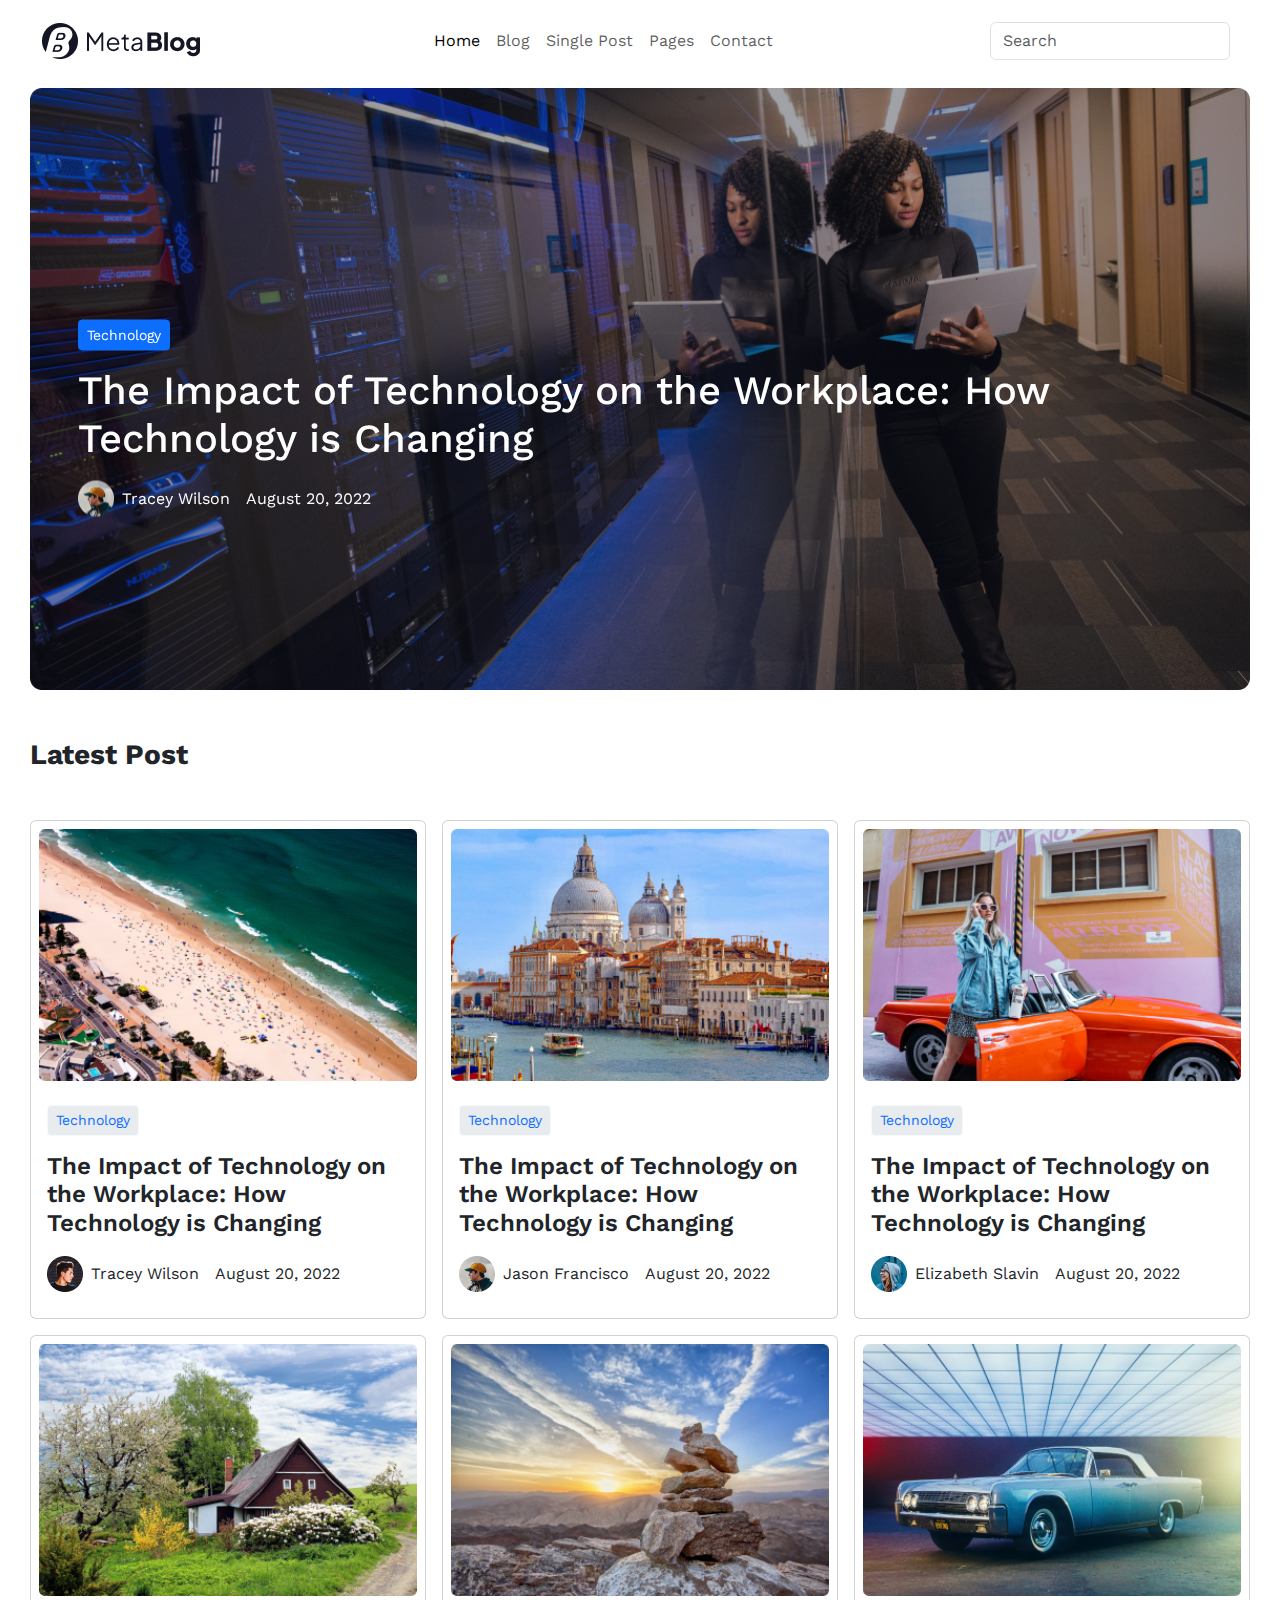
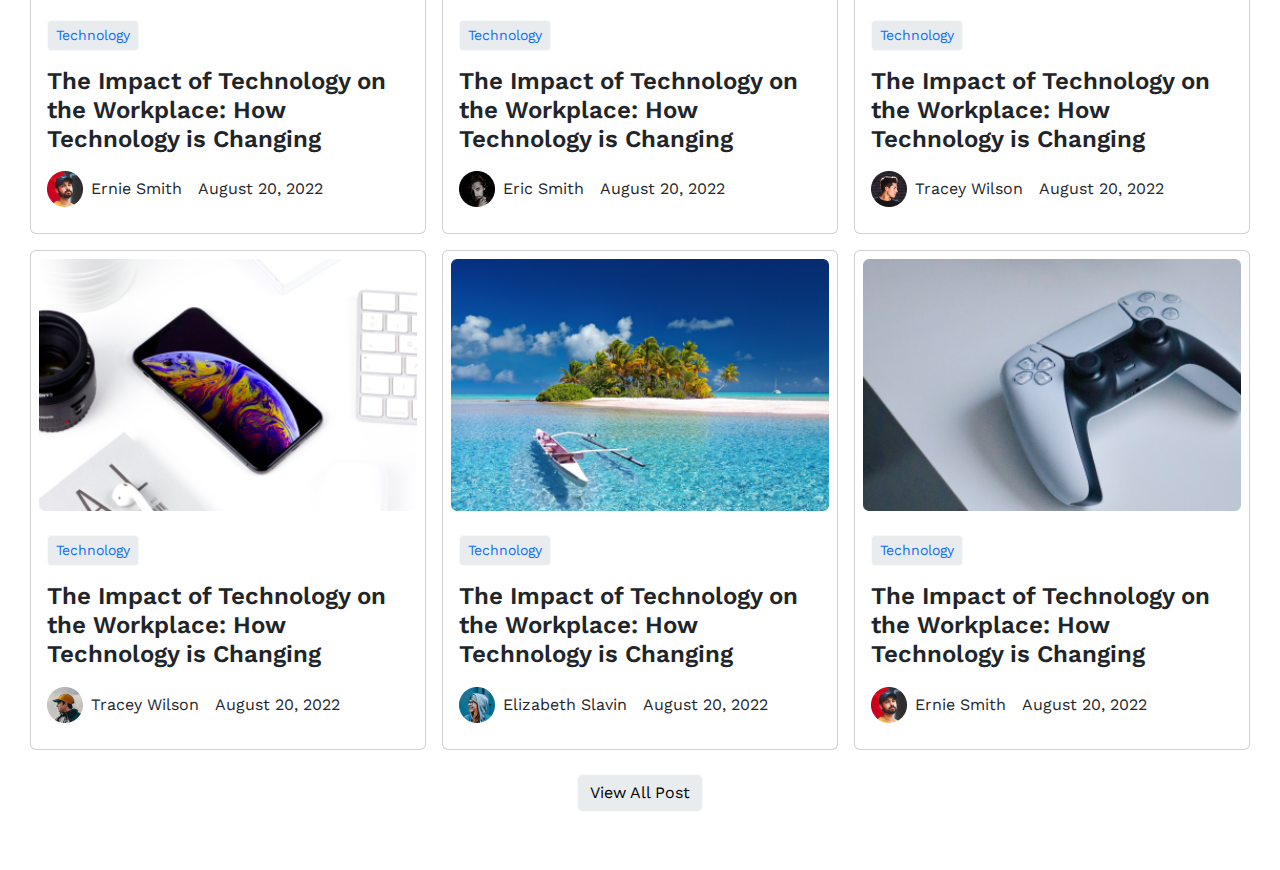
==== index.html @ 6560d811 "card section complete" ====
<!doctype html>
<html lang="en">

<head>
    <meta charset="utf-8">
    <meta name="viewport" content="width=device-width, initial-scale=1">
    <title>Meta Blog</title>
    <link href="https://cdn.jsdelivr.net/npm/bootstrap@5.3.3/dist/css/bootstrap.min.css" rel="stylesheet"
        integrity="sha384-QWTKZyjpPEjISv5WaRU9OFeRpok6YctnYmDr5pNlyT2bRjXh0JMhjY6hW+ALEwIH" crossorigin="anonymous">
    <link rel="preconnect" href="https://fonts.googleapis.com">
    <link rel="preconnect" href="https://fonts.gstatic.com" crossorigin>
    <link href="https://fonts.googleapis.com/css2?family=Work+Sans:ital,wght@0,100..900;1,100..900&display=swap"
        rel="stylesheet">
    <link rel="stylesheet" href="assets/css/style.css">

    <link rel="stylesheet" href="https://cdnjs.cloudflare.com/ajax/libs/font-awesome/6.5.2/css/all.min.css"
        integrity="sha512-SnH5WK+bZxgPHs44uWIX+LLJAJ9/2PkPKZ5QiAj6Ta86w+fsb2TkcmfRyVX3pBnMFcV7oQPJkl9QevSCWr3W6A=="
        crossorigin="anonymous" referrerpolicy="no-referrer" />
</head>

<body>
    <!-- header sectio start -->

    <header>
        <nav class="navbar navbar-expand-lg">
            <div class="container-fluid">
                <a class="navbar-brand" href="#"><img src="assets/images/Logo.png" alt=""></a>
                <button class="navbar-toggler" type="button" data-bs-toggle="collapse"
                    data-bs-target="#navbarSupportedContent" aria-controls="navbarSupportedContent"
                    aria-expanded="false" aria-label="Toggle navigation">
                    <span class="navbar-toggler-icon"></span>
                </button>
                <div class="collapse navbar-collapse" id="navbarSupportedContent">
                    <ul class="navbar-nav ms-auto me-auto mb-2 mb-lg-0">
                        <li class="nav-item">
                            <a class="nav-link active" aria-current="page" href="#">Home</a>
                        </li>
                        <li class="nav-item">
                            <a class="nav-link" href="#">Blog</a>
                        </li>
                        <li class="nav-item">
                            <a class="nav-link" href="#">Single Post</a>
                        </li>
                        <li class="nav-item">
                            <a class="nav-link" href="#">Pages</a>
                        </li>
                        <li class="nav-item">
                            <a class="nav-link" href="#">Contact</a>
                        </li>
                    </ul>
                    <form class="d-flex position-relative" role="search">
                        <input class="form-control me-2" type="search" placeholder="Search" aria-label="Search">
                        <div class="position-absolute top-50 end-0 translate-middle pe-2"><i
                                class="fa-solid fa-magnifying-glass"></i></div>
                    </form>
                </div>
            </div>
        </nav>
    </header>
    <!-- header sectio end -->

    <main>
        <!-- hero section start -->
        <section class="mt-3 mb-5">
            <div>
                <div class="carousel-inner">
                    <div class="carousel-item active">
                        <img src="assets/images/hero-img.png" class="d-block w-100" alt="...">
                        <div
                            class="carousel-caption text-start top-70 start-0 ps-5 translate-middle-y d-none d-md-block">
                            <button class="btn btn-primary btn-sm mb-3">Technology</button>
                            <h1>The Impact of Technology on the Workplace: How Technology is Changing</h1>
                            <div class="d-flex align-items-center gap-2">
                                <img class="hero-icon" src="assets/images/hero-content-img.png" alt="">
                                <div class="d-flex gap-3 pt-3">
                                    <p>Tracey Wilson</p>
                                    <p>August 20, 2022</p>
                                </div>
                            </div>
                        </div>
                    </div>
                </div>
            </div>
        </section>
        <!-- hero section end -->

        <!-- post section start -->
        <section class="mt-5">
            <h3 class="fw-bold mb-5">Latest Post</h3>
            <div class="row row-cols-1 row-cols-md-3 g-3">
                <!-- card-1 -->
                <div class="col">
                    <div class="card h-100">
                        <img src="assets/images/post-1.png" class="card-img-top p-2" alt="...">
                        <div class="card-body">
                            <button class="btn btn-light bg-body-secondary btn-sm mb-3 text-primary">Technology</button>
                            <h4 class="card-title fw-semibold">The Impact of Technology on the Workplace: How Technology
                                is Changing
                            </h4>
                            <div class="d-flex align-items-center gap-2">
                                <img class="hero-icon" src="/assets/images/wilson.png" alt="">
                                <div class="d-flex gap-3 pt-3">
                                    <p>Tracey Wilson</p>
                                    <p>August 20, 2022</p>
                                </div>
                            </div>
                        </div>
                    </div>
                </div>
                <!-- card-2 -->
                <div class="col">
                    <div class="card h-100">
                        <img src="assets/images/post-2.png" class="card-img-top p-2" alt="...">
                        <div class="card-body">
                            <button class="btn btn-light bg-body-secondary btn-sm mb-3 text-primary">Technology</button>
                            <h4 class="card-title fw-semibold">The Impact of Technology on the Workplace: How Technology
                                is Changing
                            </h4>
                            <div class="d-flex align-items-center gap-2">
                                <img class="hero-icon" src="assets/images/hero-content-img.png" alt="">
                                <div class="d-flex gap-3 pt-3">
                                    <p>Jason Francisco</p>
                                    <p>August 20, 2022</p>
                                </div>
                            </div>
                        </div>
                    </div>
                </div>
                <!-- card-3 -->
                <div class="col">
                    <div class="card h-100">
                        <img src="assets/images/post-3.png" class="card-img-top p-2" alt="...">
                        <div class="card-body">
                            <button class="btn btn-light bg-body-secondary btn-sm mb-3 text-primary">Technology</button>
                            <h4 class="card-title fw-semibold">The Impact of Technology on the Workplace: How Technology
                                is Changing
                            </h4>
                            <div class="d-flex align-items-center gap-2">
                                <img class="hero-icon" src="assets/images/stavin.png" alt="">
                                <div class="d-flex gap-3 pt-3">
                                    <p>Elizabeth Slavin</p>
                                    <p>August 20, 2022</p>
                                </div>
                            </div>
                        </div>
                    </div>
                </div>
                <!-- card-4 -->
                <div class="col">
                    <div class="card h-100">
                        <img src="assets/images/post-4.png" class="card-img-top p-2" alt="...">
                        <div class="card-body">
                            <button class="btn btn-light bg-body-secondary btn-sm mb-3 text-primary">Technology</button>
                            <h4 class="card-title fw-semibold">The Impact of Technology on the Workplace: How Technology
                                is Changing
                            </h4>
                            <div class="d-flex align-items-center gap-2">
                                <img class="hero-icon" src="assets/images/enric.png" alt="">
                                <div class="d-flex gap-3 pt-3">
                                    <p>Ernie Smith</p>
                                    <p>August 20, 2022</p>
                                </div>
                            </div>
                        </div>
                    </div>
                </div>
                <!-- card-5 -->
                <div class="col">
                    <div class="card h-100">
                        <img src="assets/images/post-5.png" class="card-img-top p-2" alt="...">
                        <div class="card-body">
                            <button class="btn btn-light bg-body-secondary btn-sm mb-3 text-primary">Technology</button>
                            <h4 class="card-title fw-semibold">The Impact of Technology on the Workplace: How Technology
                                is Changing
                            </h4>
                            <div class="d-flex align-items-center gap-2">
                                <img class="hero-icon" src="assets/images/eric-smith.png" alt="">
                                <div class="d-flex gap-3 pt-3">
                                    <p>Eric Smith</p>
                                    <p>August 20, 2022</p>
                                </div>
                            </div>
                        </div>
                    </div>
                </div>
                <!-- card-6 -->
                <div class="col">
                    <div class="card h-100">
                        <img src="assets/images/post-6.png" class="card-img-top p-2" alt="...">
                        <div class="card-body">
                            <button class="btn btn-light bg-body-secondary btn-sm mb-3 text-primary">Technology</button>
                            <h4 class="card-title fw-semibold">The Impact of Technology on the Workplace: How Technology
                                is Changing
                            </h4>
                            <div class="d-flex align-items-center gap-2">
                                <img class="hero-icon" src="assets/images/wilson.png" alt="">
                                <div class="d-flex gap-3 pt-3">
                                    <p>Tracey Wilson</p>
                                    <p>August 20, 2022</p>
                                </div>
                            </div>
                        </div>
                    </div>
                </div>
                <!-- card-7 -->
                <div class="col">
                    <div class="card h-100">
                        <img src="assets/images/post-7.png" class="card-img-top p-2" alt="...">
                        <div class="card-body">
                            <button class="btn btn-light bg-body-secondary btn-sm mb-3 text-primary">Technology</button>
                            <h4 class="card-title fw-semibold">The Impact of Technology on the Workplace: How Technology
                                is Changing
                            </h4>
                            <div class="d-flex align-items-center gap-2">
                                <img class="hero-icon" src="assets/images/hero-content-img.png" alt="">
                                <div class="d-flex gap-3 pt-3">
                                    <p>Tracey Wilson</p>
                                    <p>August 20, 2022</p>
                                </div>
                            </div>
                        </div>
                    </div>
                </div>
                <!-- card-8 -->
                <div class="col">
                    <div class="card h-100">
                        <img src="assets/images/post-8.png" class="card-img-top p-2" alt="...">
                        <div class="card-body">
                            <button class="btn btn-light bg-body-secondary btn-sm mb-3 text-primary">Technology</button>
                            <h4 class="card-title fw-semibold">The Impact of Technology on the Workplace: How Technology
                                is Changing
                            </h4>
                            <div class="d-flex align-items-center gap-2">
                                <img class="hero-icon" src="assets/images/stavin.png" alt="">
                                <div class="d-flex gap-3 pt-3">
                                    <p>Elizabeth Slavin</p>
                                    <p>August 20, 2022</p>
                                </div>
                            </div>
                        </div>
                    </div>
                </div>
                <!-- card-9 -->
                <div class="col">
                    <div class="card h-100">
                        <img src="assets/images/post-9.png" class="card-img-top p-2" alt="...">
                        <div class="card-body">
                            <button class="btn btn-light bg-body-secondary btn-sm mb-3 text-primary">Technology</button>
                            <h4 class="card-title fw-semibold">The Impact of Technology on the Workplace: How Technology
                                is Changing
                            </h4>
                            <div class="d-flex align-items-center gap-2">
                                <img class="hero-icon" src="assets/images/enric.png" alt="">
                                <div class="d-flex gap-3 pt-3">
                                    <p>Ernie Smith</p>
                                    <p>August 20, 2022</p>
                                </div>
                            </div>
                        </div>
                    </div>
                </div>
            </div>
            <div class="d-flex justify-content-center align-items-center mt-4 mb-5">
                <button class="btn btn-light bg-body-secondary">View All Post</button>
            </div>
        </section>
        <!-- post section end -->
    </main>

    <script src="https://cdn.jsdelivr.net/npm/bootstrap@5.3.3/dist/js/bootstrap.bundle.min.js"
        integrity="sha384-YvpcrYf0tY3lHB60NNkmXc5s9fDVZLESaAA55NDzOxhy9GkcIdslK1eN7N6jIeHz"
        crossorigin="anonymous"></script>
</body>

</html>
---- assets/css/style.css ----
body{
    max-width: 1240px;
    padding: 10px;
    margin: 0 auto;
    font-family: "Work Sans", sans-serif;
}

.nav-link{
    font-size: 16px;
}

.nav-link:hover{
    color: orange !important;
    transition: 400ms ease-in-out;
}

.hero-icon{
    width: 36px;
    height: 36px;
}

/* .carousel-caption{
    top: 430px !important;
} */
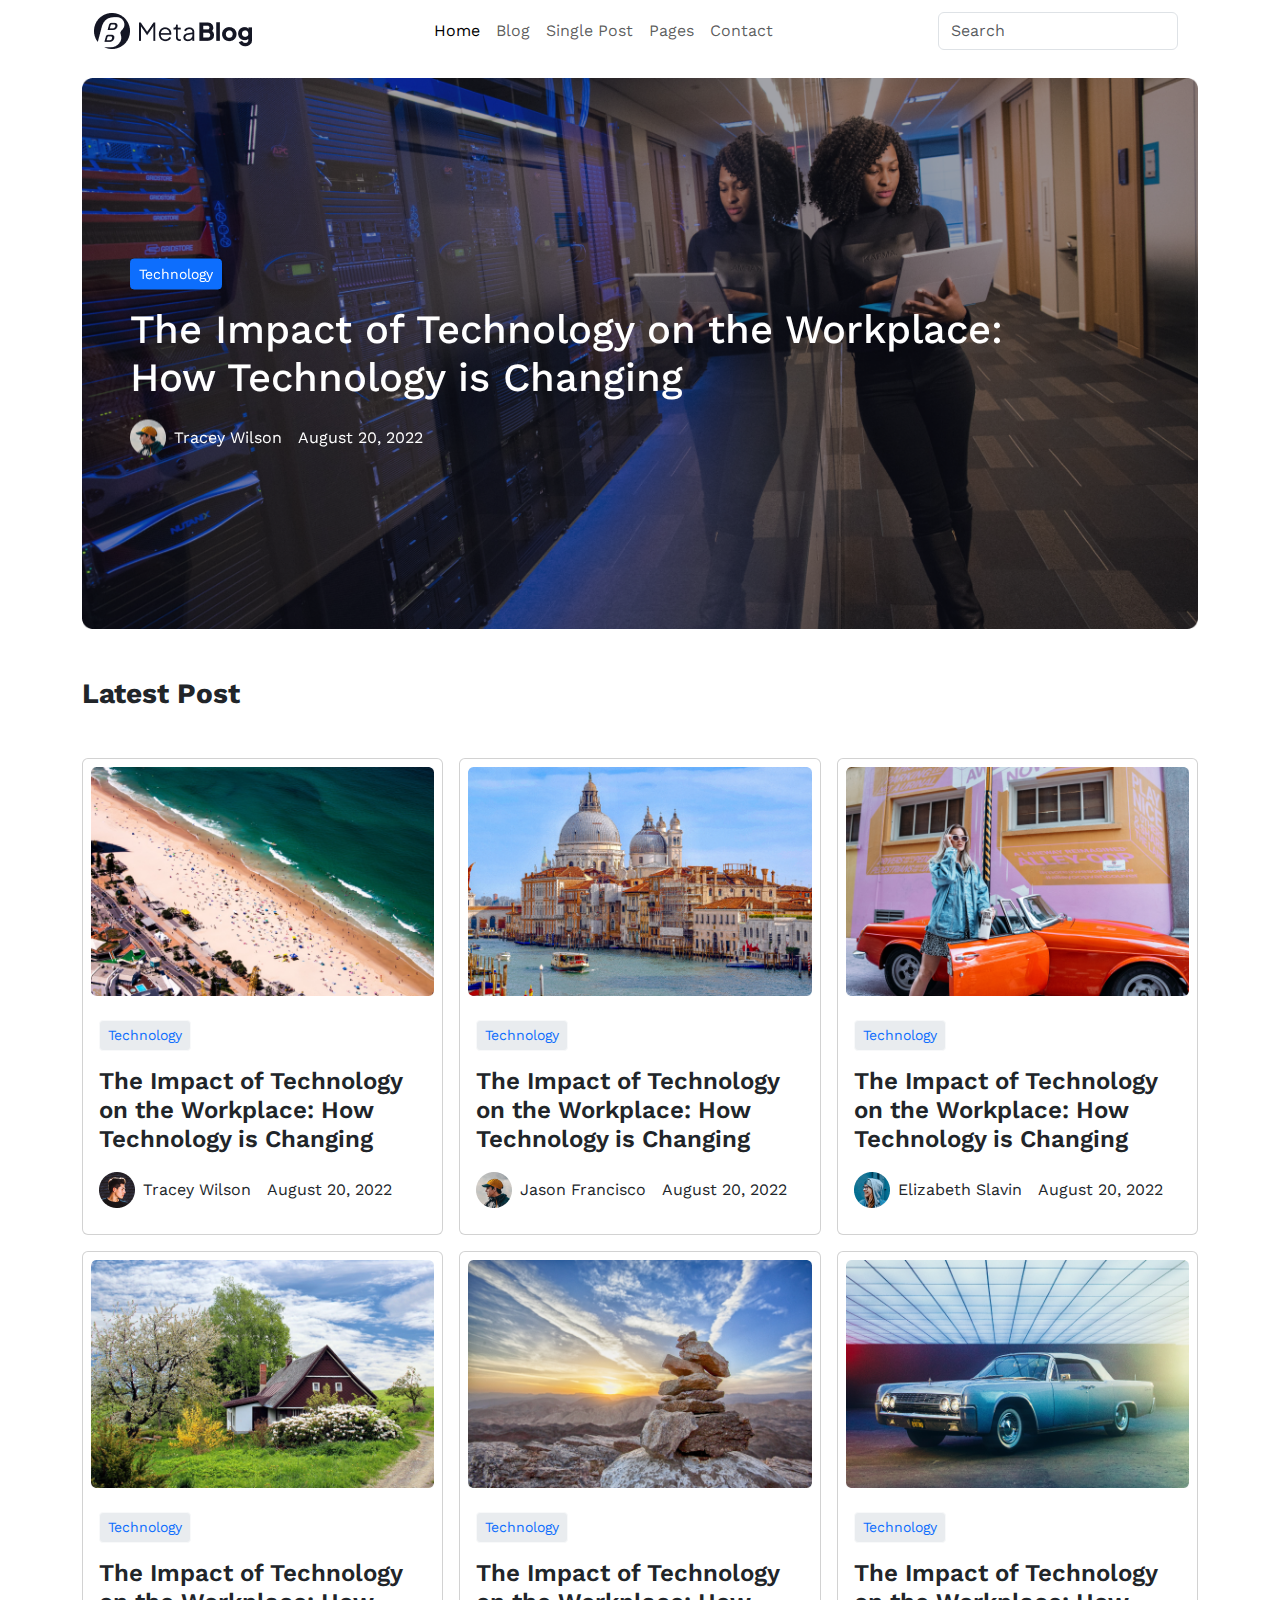
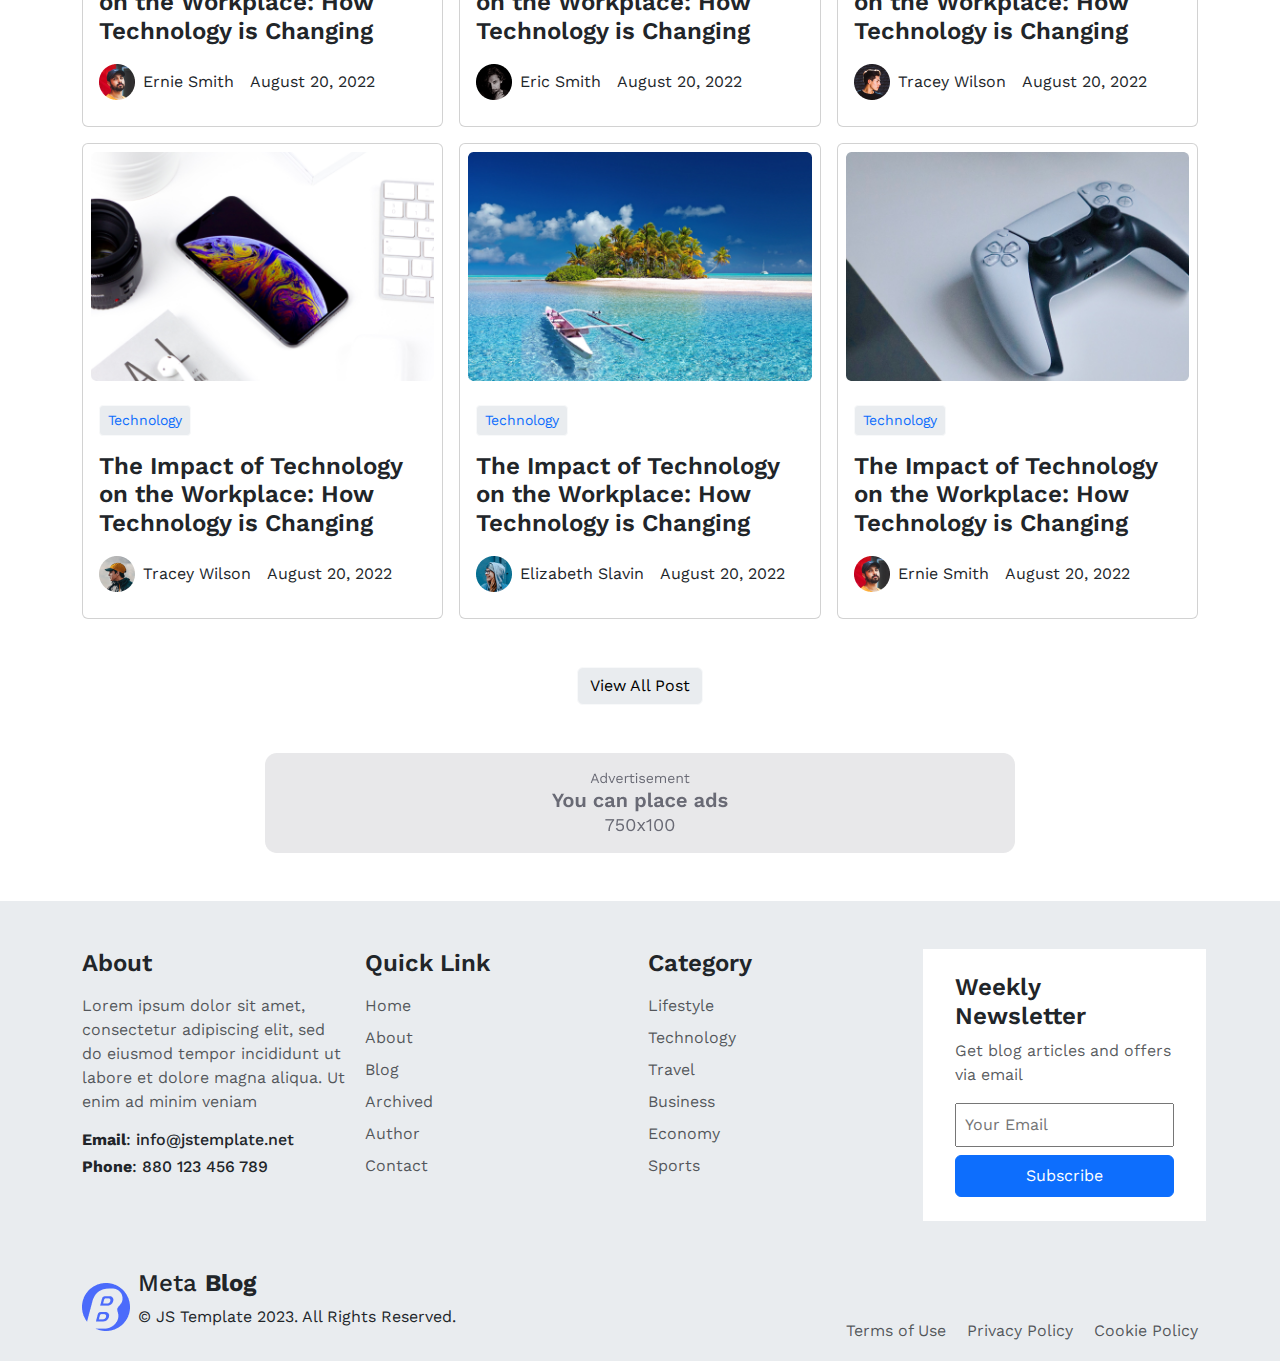
==== commit 1d95919e: "home section complete" ====
--- a/index.html
+++ b/index.html
@@ -21,7 +21,7 @@
 <body>
     <!-- header sectio start -->
 
-    <header>
+    <header class="container">
         <nav class="navbar navbar-expand-lg">
             <div class="container-fluid">
                 <a class="navbar-brand" href="#"><img src="assets/images/Logo.png" alt=""></a>
@@ -59,7 +59,7 @@
     </header>
     <!-- header sectio end -->
 
-    <main>
+    <main class="container">
         <!-- hero section start -->
         <section class="mt-3 mb-5">
             <div>
@@ -87,7 +87,7 @@
         <!-- post section start -->
         <section class="mt-5">
             <h3 class="fw-bold mb-5">Latest Post</h3>
-            <div class="row row-cols-1 row-cols-md-3 g-3">
+            <div class="row row-cols-1 row-cols-md-2 row-cols-lg-3 g-3">
                 <!-- card-1 -->
                 <div class="col">
                     <div class="card h-100">
@@ -260,12 +260,92 @@
                     </div>
                 </div>
             </div>
-            <div class="d-flex justify-content-center align-items-center mt-4 mb-5">
+            <div class="d-flex justify-content-center align-items-center mt-5 mb-5">
                 <button class="btn btn-light bg-body-secondary">View All Post</button>
             </div>
         </section>
         <!-- post section end -->
+
+        <!-- ad section start -->
+        <section class="mt-5 mb-5">
+            <div class="d-flex justify-content-center align-items-center">
+                <img class="img-fluid" src="assets/images/ads-space.png" alt="">
+            </div>
+        </section>
     </main>
+    <!-- main end here -->
+
+    <!-- footer start hare -->
+    <footer class="bg-body-secondary pt-5 pb-3">
+        <div class="container">
+            <div class="row row-cols-1 row-cols-md-2 row-cols-lg-4 g-3 mb-5">
+                <div class="col">
+                    <h4 class="fw-semibold mb-3">About</h4>
+                    <p class="text-body-secondary">Lorem ipsum dolor sit amet, consectetur adipiscing elit, sed do
+                        eiusmod
+                        tempor incididunt ut labore
+                        et
+                        dolore magna aliqua. Ut enim ad minim veniam</p>
+                    <h6><span class="fw-bold">Email</span>: info@jstemplate.net</h6>
+                    <h6><span class="fw-bold">Phone</span>: 880 123 456 789</h6>
+                </div>
+
+                <div class="col">
+                    <h4 class="fw-semibold mb-3">Quick Link</h4>
+                    <div class="d-flex flex-column justify-content-start gap-2">
+                        <a class="text-decoration-none text-body-secondary" href="#">Home</a>
+                        <a class="text-decoration-none text-body-secondary" href="#">About</a>
+                        <a class="text-decoration-none text-body-secondary" href="#">Blog</a>
+                        <a class="text-decoration-none text-body-secondary" href="#">Archived</a>
+                        <a class="text-decoration-none text-body-secondary" href="#">Author</a>
+                        <a class="text-decoration-none text-body-secondary" href="#">Contact</a>
+                    </div>
+                </div>
+
+                <div class="col">
+                    <h4 class="fw-semibold mb-3">Category</h4>
+                    <div class="d-flex flex-column justify-content-start gap-2">
+                        <a class="text-decoration-none text-body-secondary" href="#">Lifestyle</a>
+                        <a class="text-decoration-none text-body-secondary" href="#">Technology</a>
+                        <a class="text-decoration-none text-body-secondary" href="#">Travel</a>
+                        <a class="text-decoration-none text-body-secondary" href="#">Business</a>
+                        <a class="text-decoration-none text-body-secondary" href="#">Economy</a>
+                        <a class="text-decoration-none text-body-secondary" href="#">Sports</a>
+                    </div>
+                </div>
+
+                <div class="col bg-white">
+                    <div class="d-flex flex-column justify-content-center align-items-center p-4">
+                        <h4 class="fw-semibold">Weekly Newsletter</h4>
+                        <p class="text-body-secondary">Get blog articles and offers via email</p>
+                        <div class="position-relative mb-2 w-100">
+                            <input class="w-100 p-2" type="email" name="email" placeholder="Your Email">
+                            <p class="position-absolute top-50 end-0 translate-middle-y pe-2">
+                                <i class="fa-regular fa-envelope"></i>
+                            </p>
+                        </div>
+                        <button class="w-100 btn btn-primary p-2">Subscribe</button>
+                    </div>
+                </div>
+            </div>
+
+            <div class="d-flex justify-content-between align-items-center mt-5">
+                <div class="d-flex justify-content-start align-items-center gap-2">
+                    <img class="footer-logo" src="assets/images/footer-logo.png" alt="">
+                    <div>
+                        <h4 class="meta-title">Meta <span class="fw-bold">Blog</span></h4>
+                        <p>© JS Template 2023. All Rights Reserved.</p>
+                    </div>
+                </div>
+                <div class="mt-5">
+                    <a class="text-decoration-none text-body-secondary me-3" href="#">Terms of Use</a>
+                    <a class="text-decoration-none text-body-secondary me-3" href="#">Privacy Policy</a>
+                    <a class="text-decoration-none text-body-secondary" href="#">Cookie Policy</a>
+                </div>
+            </div>
+        </div>
+    </footer>
+    <!-- footer end hare -->
 
     <script src="https://cdn.jsdelivr.net/npm/bootstrap@5.3.3/dist/js/bootstrap.bundle.min.js"
         integrity="sha384-YvpcrYf0tY3lHB60NNkmXc5s9fDVZLESaAA55NDzOxhy9GkcIdslK1eN7N6jIeHz"
--- a/assets/css/style.css
+++ b/assets/css/style.css
@@ -1,7 +1,4 @@
 body{
-    max-width: 1240px;
-    padding: 10px;
-    margin: 0 auto;
     font-family: "Work Sans", sans-serif;
 }
 
@@ -18,7 +15,3 @@
     width: 36px;
     height: 36px;
 }
-
-/* .carousel-caption{
-    top: 430px !important;
-} */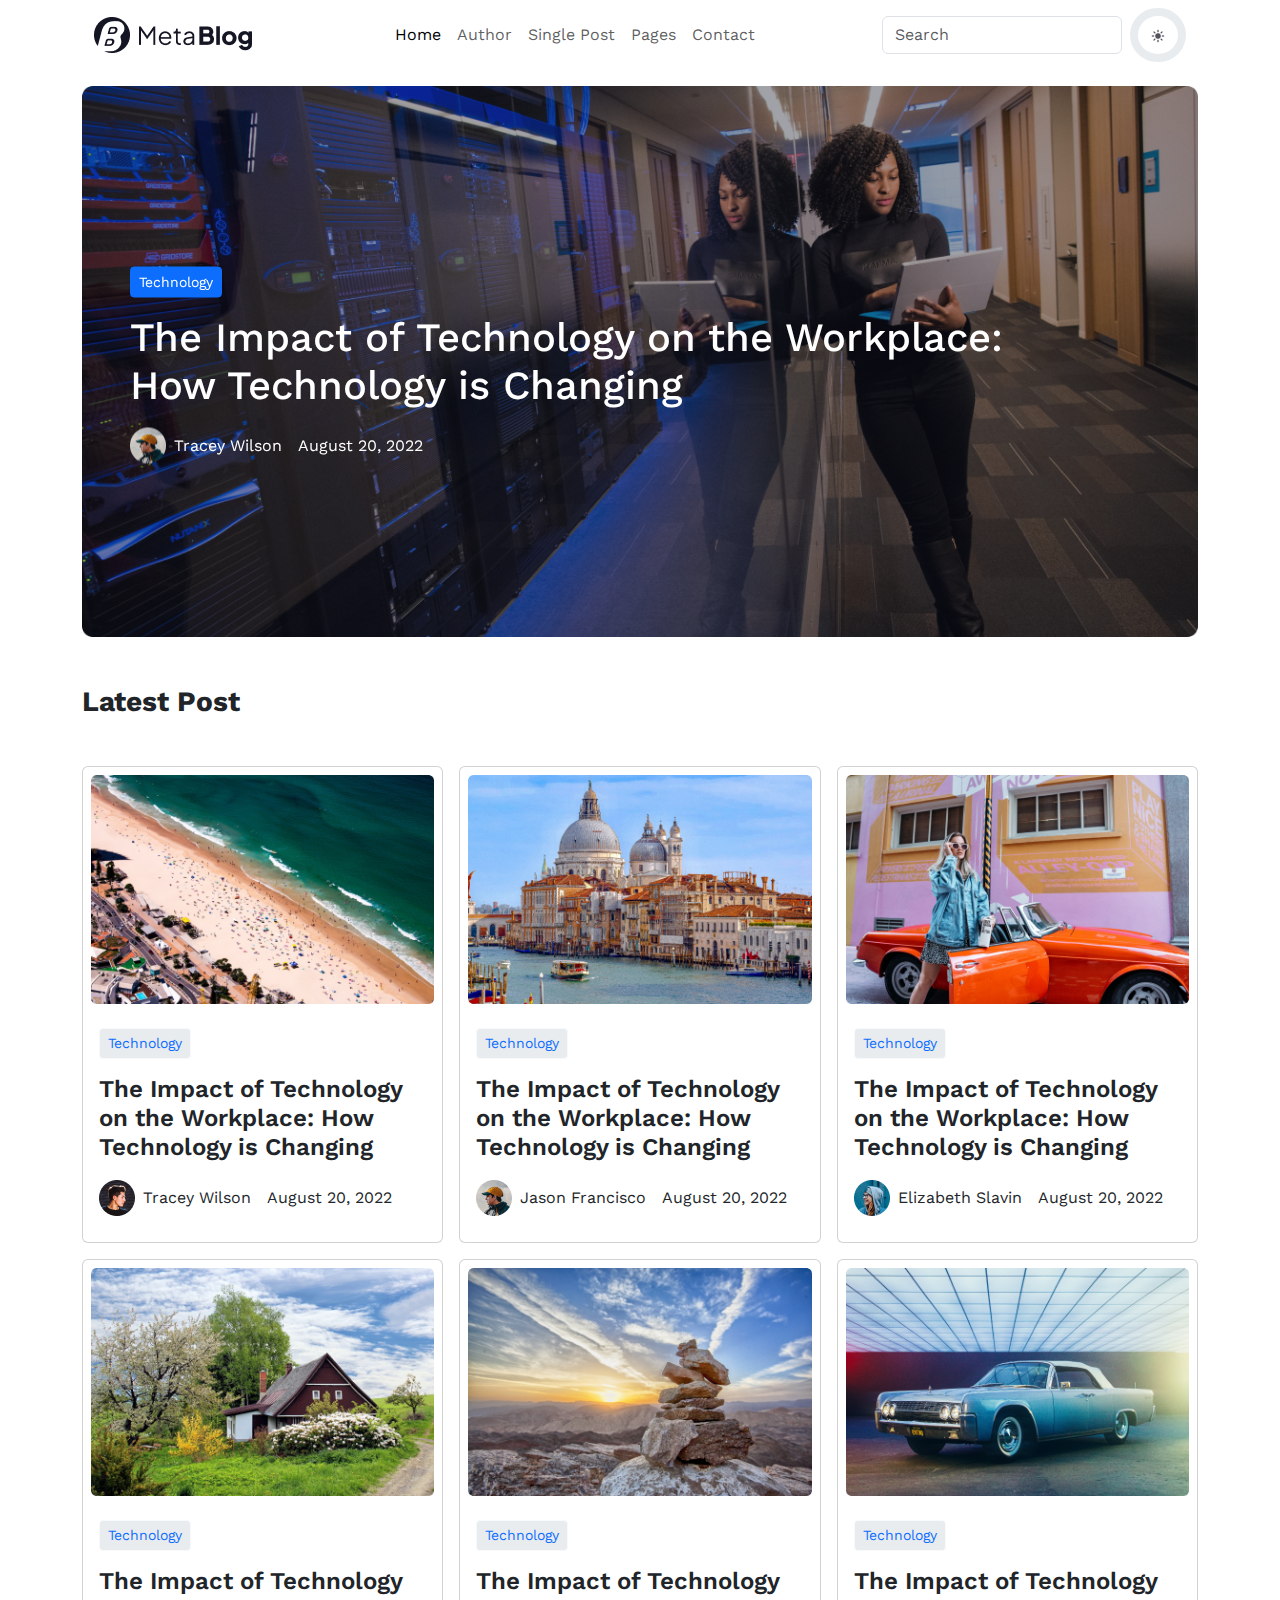
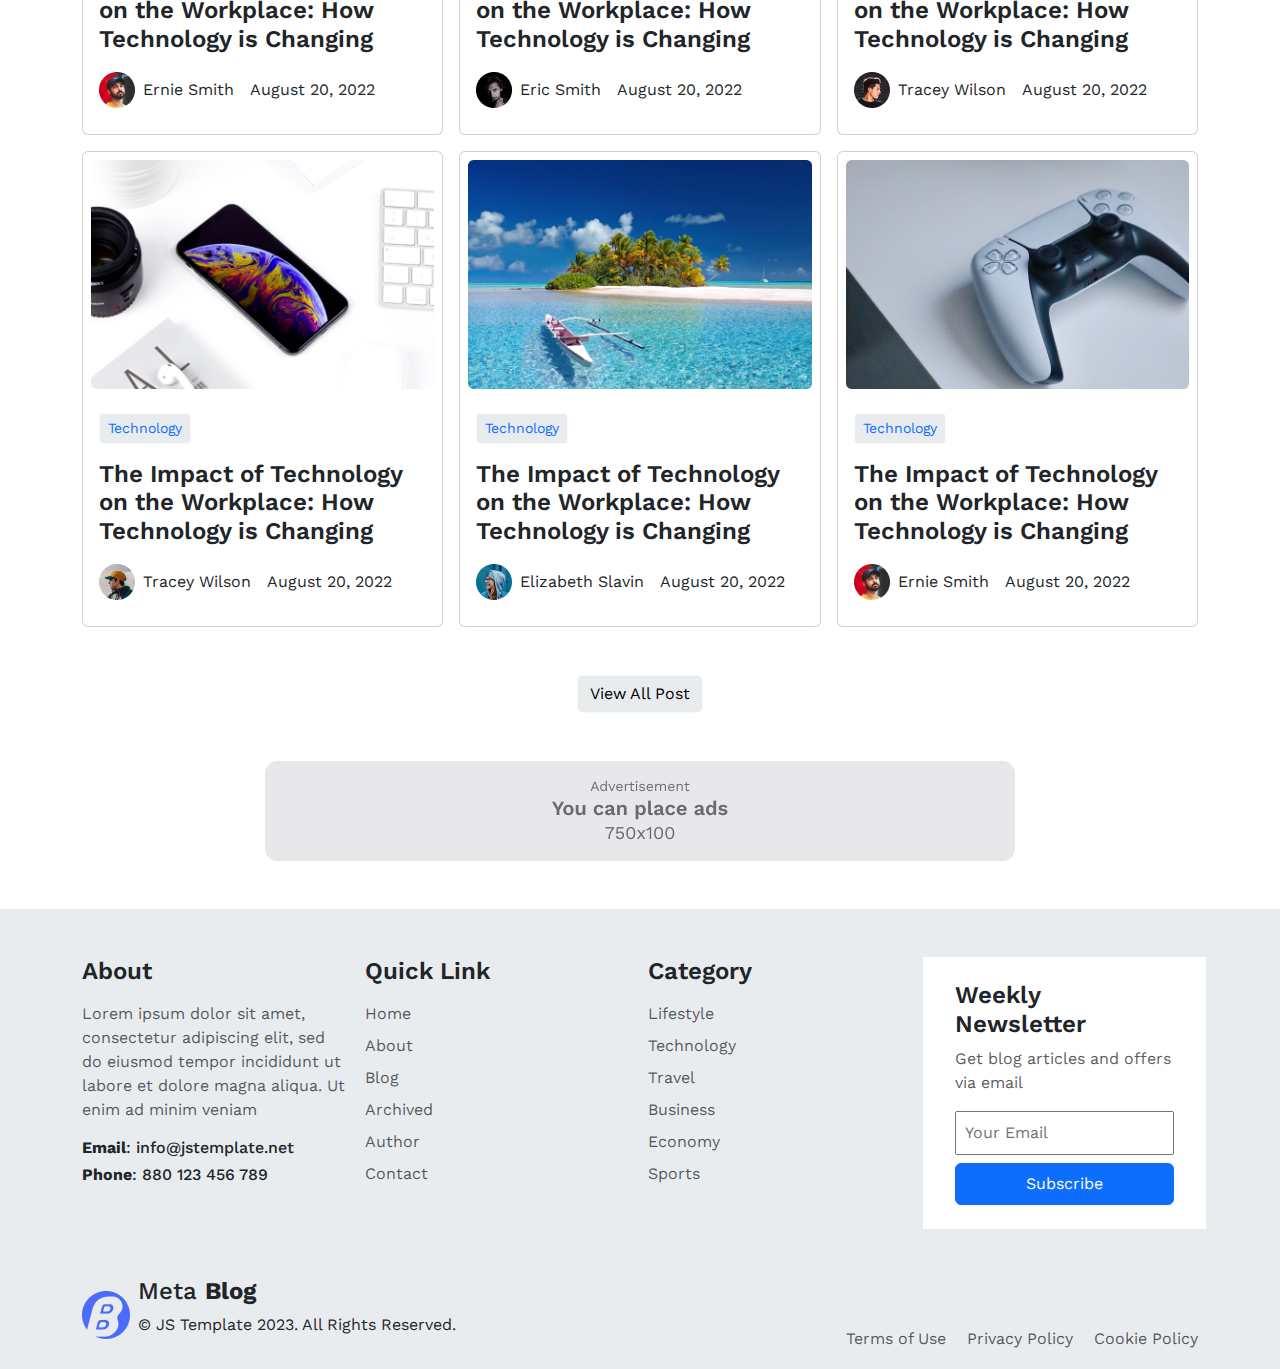
==== commit 1c05d72f: "card-fix" ====
--- a/index.html
+++ b/index.html
@@ -4,7 +4,7 @@
 <head>
     <meta charset="utf-8">
     <meta name="viewport" content="width=device-width, initial-scale=1">
-    <title>Meta Blog</title>
+    <title>Meta Blog || Home</title>
     <link href="https://cdn.jsdelivr.net/npm/bootstrap@5.3.3/dist/css/bootstrap.min.css" rel="stylesheet"
         integrity="sha384-QWTKZyjpPEjISv5WaRU9OFeRpok6YctnYmDr5pNlyT2bRjXh0JMhjY6hW+ALEwIH" crossorigin="anonymous">
     <link rel="preconnect" href="https://fonts.googleapis.com">
@@ -24,7 +24,7 @@
     <header class="container">
         <nav class="navbar navbar-expand-lg">
             <div class="container-fluid">
-                <a class="navbar-brand" href="#"><img src="assets/images/Logo.png" alt=""></a>
+                <a class="navbar-brand" href="index.html"><img src="assets/images/Logo.png" alt=""></a>
                 <button class="navbar-toggler" type="button" data-bs-toggle="collapse"
                     data-bs-target="#navbarSupportedContent" aria-controls="navbarSupportedContent"
                     aria-expanded="false" aria-label="Toggle navigation">
@@ -33,13 +33,13 @@
                 <div class="collapse navbar-collapse" id="navbarSupportedContent">
                     <ul class="navbar-nav ms-auto me-auto mb-2 mb-lg-0">
                         <li class="nav-item">
-                            <a class="nav-link active" aria-current="page" href="#">Home</a>
-                        </li>
-                        <li class="nav-item">
-                            <a class="nav-link" href="#">Blog</a>
-                        </li>
-                        <li class="nav-item">
-                            <a class="nav-link" href="#">Single Post</a>
+                            <a class="nav-link active" aria-current="page" href="index.html">Home</a>
+                        </li>
+                        <li class="nav-item">
+                            <a class="nav-link" href="author.html">Author</a>
+                        </li>
+                        <li class="nav-item">
+                            <a class="nav-link" href="singlePost.html">Single Post</a>
                         </li>
                         <li class="nav-item">
                             <a class="nav-link" href="#">Pages</a>
@@ -53,6 +53,9 @@
                         <div class="position-absolute top-50 end-0 translate-middle pe-2"><i
                                 class="fa-solid fa-magnifying-glass"></i></div>
                     </form>
+                    <div class="bg-body-secondary rounded-pill p-2">
+                        <button class="btn bg-white rounded-circle"><img src="assets/images/sunny.png" alt=""></button>
+                    </div>
                 </div>
             </div>
         </nav>
@@ -329,7 +332,7 @@
                 </div>
             </div>
 
-            <div class="d-flex justify-content-between align-items-center mt-5">
+            <div class="d-flex flex-column flex-md-row justify-content-between align-items-center mt-5">
                 <div class="d-flex justify-content-start align-items-center gap-2">
                     <img class="footer-logo" src="assets/images/footer-logo.png" alt="">
                     <div>
--- a/assets/css/style.css
+++ b/assets/css/style.css
@@ -15,3 +15,20 @@
     width: 36px;
     height: 36px;
 }
+
+.author-img{
+    height: 64px;
+    width: 64px;
+}
+
+.single-container{
+    max-width: 820px;
+    padding: 10px;
+    margin: 0 auto;
+}
+
+@media only screen and (max-width: 920px) {
+    .single-container {
+        width: 100%;
+    }
+}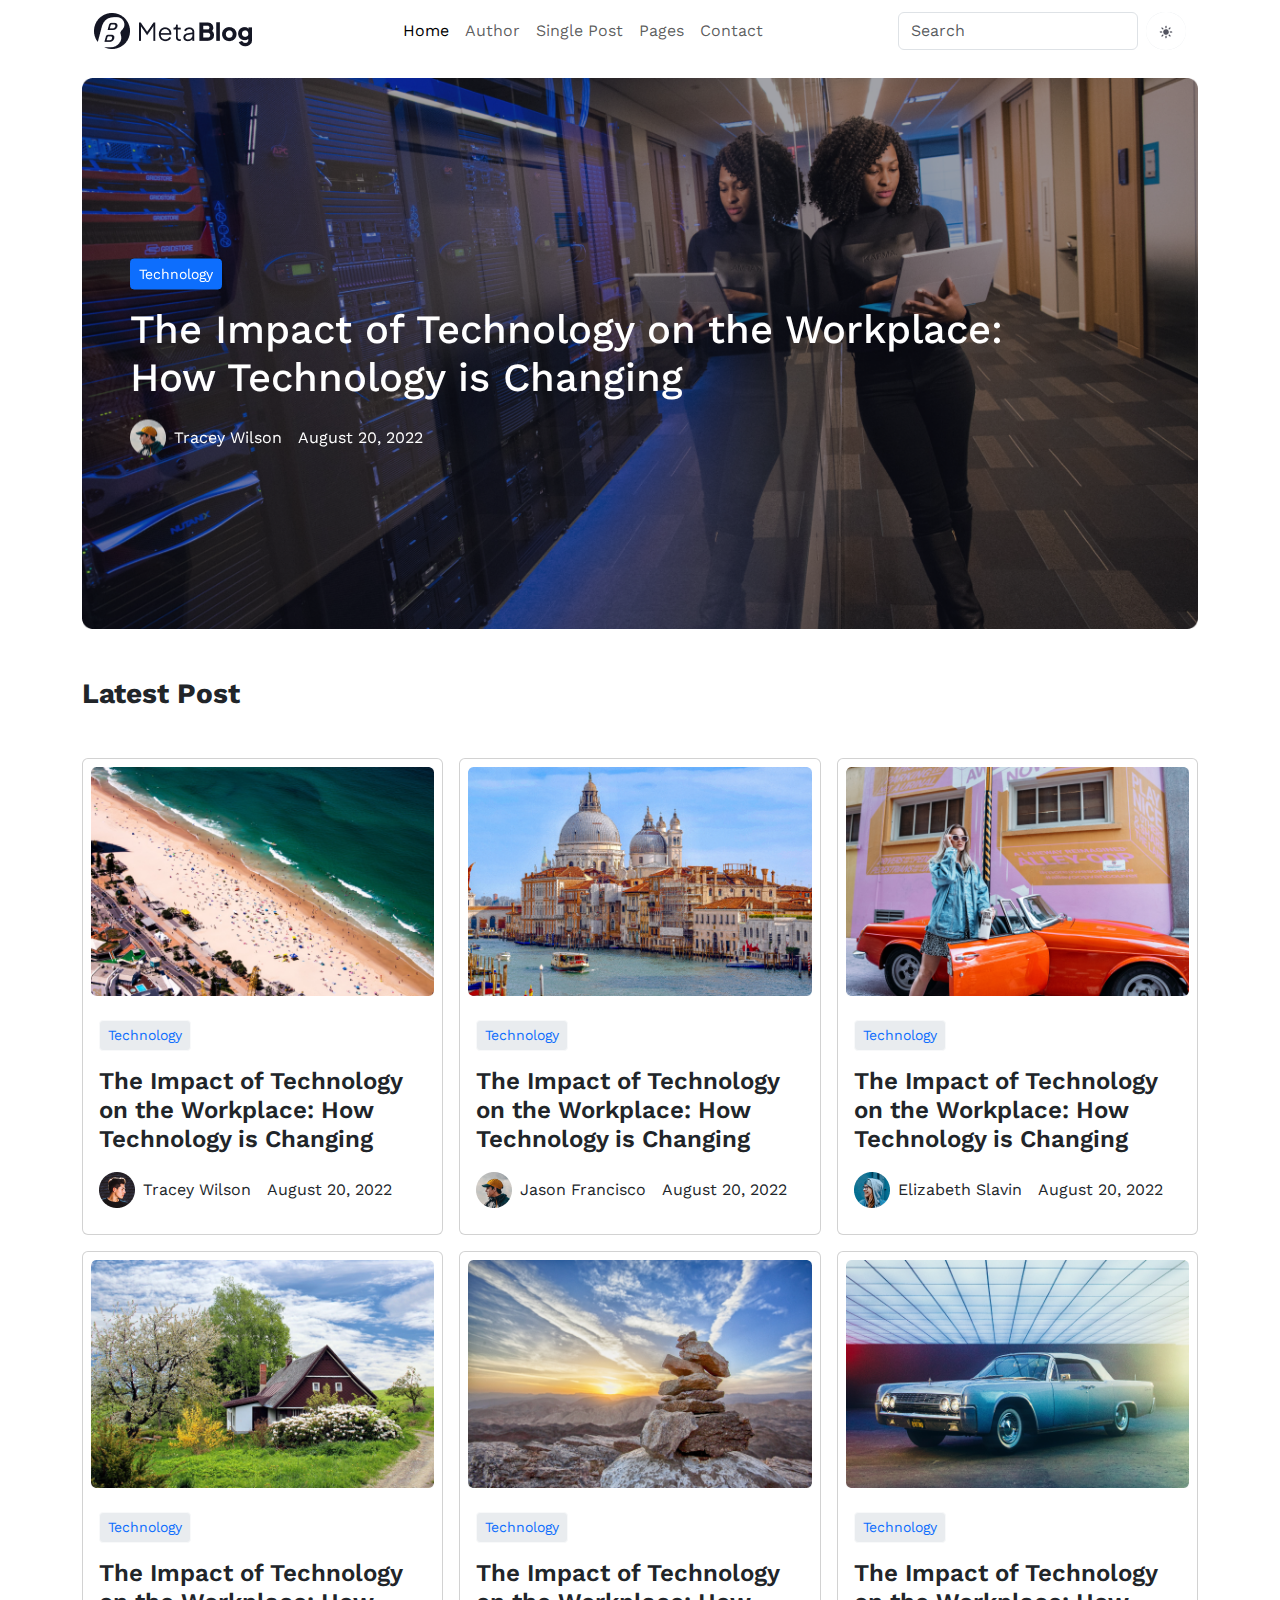
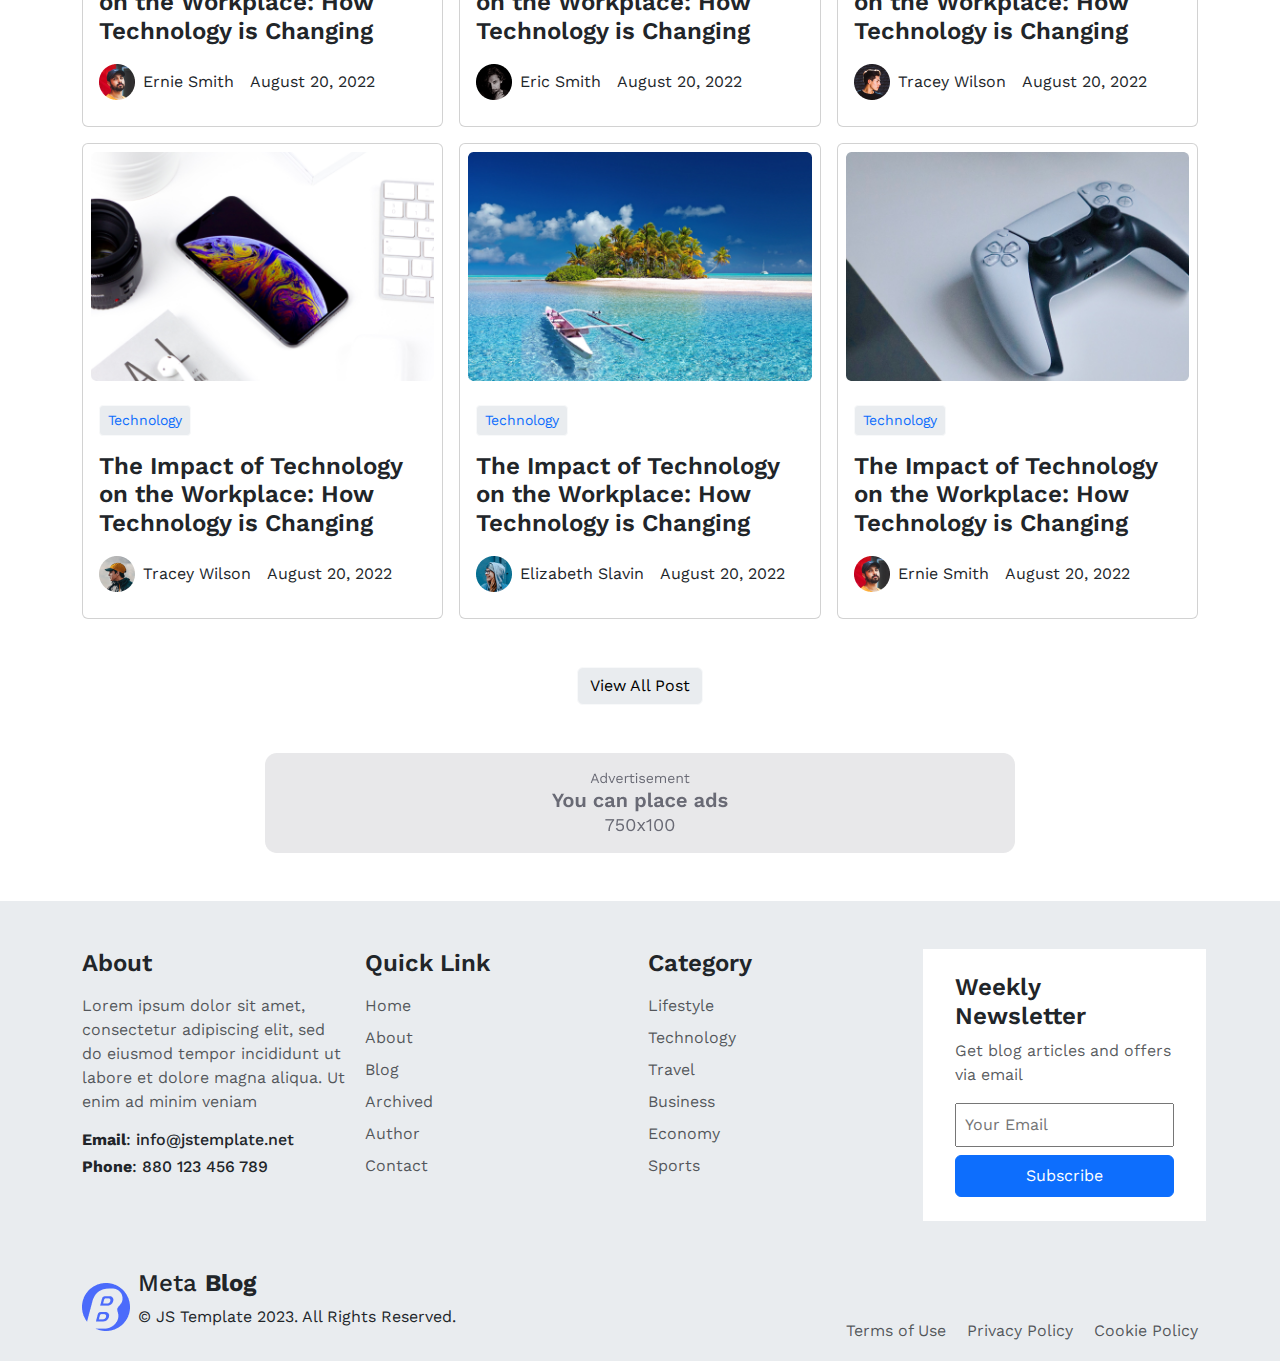
==== commit 2ecdd1ed: "remove head icon" ====
--- a/index.html
+++ b/index.html
@@ -53,7 +53,7 @@
                         <div class="position-absolute top-50 end-0 translate-middle pe-2"><i
                                 class="fa-solid fa-magnifying-glass"></i></div>
                     </form>
-                    <div class="bg-body-secondary rounded-pill p-2">
+                    <div class="bg-body-secondary rounded-pill">
                         <button class="btn bg-white rounded-circle"><img src="assets/images/sunny.png" alt=""></button>
                     </div>
                 </div>
